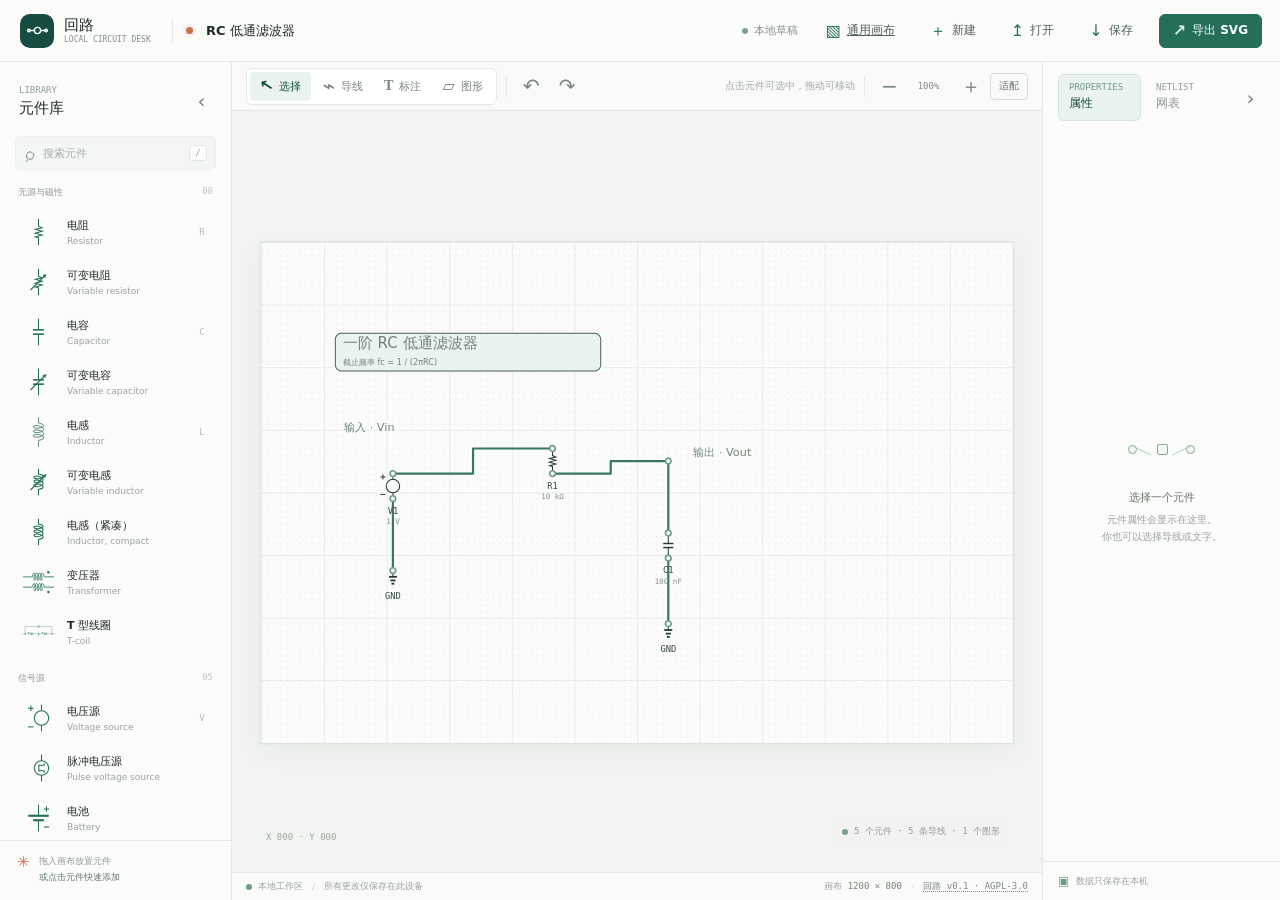
==== index.html @ d65edf5c "Initial public release of 回路 · 电路绘图 (Huilu Circuit Canvas) 本地优先的浏览器端电路原理图绘图工具：107 种元件、可编辑画布、 实时 SPIC" ====
<!doctype html>
<!--
  回路 · 电路绘图 (Huilu Circuit Canvas)
  Copyright (C) 2026 回路 contributors
  SPDX-License-Identifier: AGPL-3.0-only

  This program is free software: you can redistribute it and/or modify it under
  the terms of the GNU Affero General Public License as published by the Free
  Software Foundation, version 3 of the License. It is distributed in the hope
  that it will be useful, but WITHOUT ANY WARRANTY. See the LICENSE file.
-->
<html lang="zh-CN">
<head>
  <meta charset="utf-8">
  <meta name="viewport" content="width=device-width, initial-scale=1">
  <meta name="theme-color" content="#f2f4f1">
  <title>回路 · 电路绘图</title>
  <link rel="stylesheet" href="./styles.css">
  <script defer src="./symbols.generated.js"></script>
  <!-- 独立画布文件的数据占位符：tools/build-canvas-file.py 会把它替换成
       内嵌的 window.CANVAS_FILE = {...} -->
  <!-- @@CANVAS_DATA@@ -->
  <script defer src="./app.js"></script>
</head>
<body>
  <div class="app-shell">
    <header class="topbar">
      <a class="brand" href="#" aria-label="回路首页">
        <span class="brand-mark"><svg viewBox="0 0 32 32" aria-hidden="true"><path d="M5 16h7m8 0h7M12 16a4 4 0 1 0 8 0 4 4 0 1 0-8 0Z"/><circle cx="5" cy="16" r="1.7"/><circle cx="27" cy="16" r="1.7"/></svg></span>
        <span class="brand-copy"><strong>回路</strong><small>LOCAL CIRCUIT DESK</small></span>
      </a>
      <span class="top-divider"></span>
      <div class="document-title"><span class="live-dot"></span><input id="project-name" aria-label="项目名称" value="RC 低通滤波器"></div>
      <div class="top-spacer"></div>
      <div class="save-state" id="save-state"><span class="save-indicator"></span><span>本地草稿</span></div>
      <a class="top-action" id="open-home-sheet" href="./index.html" title="返回通用电路画布" hidden><span class="button-icon">▧</span><span>通用画布</span></a>
      <button class="top-action" id="toggle-residual" title="显示或隐藏残余几何（未被拆成对象的线条）" aria-pressed="true" hidden><span class="button-icon">◉</span><span>隐藏残余几何</span></button>
      <button class="top-action" id="new-project" title="新建空白图纸"><span class="button-icon">＋</span><span>新建</span></button>
      <button class="top-action" id="open-project" title="打开本地项目 JSON"><span class="button-icon">↥</span><span>打开</span></button>
      <button class="top-action" id="save-project" title="保存项目 JSON"><span class="button-icon">↓</span><span>保存</span></button>
      <button class="export-action" id="export-svg"><span class="button-icon">↗</span><span>导出 SVG</span></button>
      <input id="file-input" type="file" accept=".json,.circuit,application/json" hidden>
    </header>

    <div class="workspace">
      <aside class="library-panel">
        <div class="panel-heading"><div><span class="eyebrow">LIBRARY</span><h1>元件库</h1></div><button class="icon-button" id="collapse-library" title="收起元件库" aria-label="收起元件库">‹</button></div>
        <label class="search-box"><span aria-hidden="true">⌕</span><input id="part-search" type="search" placeholder="搜索元件" autocomplete="off"><kbd>/</kbd></label>
        <div class="library-scroll">
          <section class="part-group" data-group="无源与磁性"><div class="group-title">无源与磁性 <span>08</span></div>
            <button class="part-button" draggable="true" data-type="resistor"><span class="part-icon"><svg viewBox="0 0 42 24"><path d="M2 12h6l4-7 6 14 6-14 6 14 4-7h6"/></svg></span><span><strong>电阻</strong><small>Resistor</small></span><kbd>R</kbd></button>
            <button class="part-button" draggable="true" data-type="variable-resistor"><span class="part-icon"><svg viewBox="0 0 42 24"><path d="M2 12h6l4-7 6 14 6-14 6 14 4-7h6M15 3l12 17m-6-1h6v-6"/></svg></span><span><strong>可变电阻</strong><small>Variable resistor</small></span></button>
            <button class="part-button" draggable="true" data-type="capacitor"><span class="part-icon"><svg viewBox="0 0 42 24"><path d="M2 12h14m0-8v16m10-16v16m0-8h14"/></svg></span><span><strong>电容</strong><small>Capacitor</small></span><kbd>C</kbd></button>
            <button class="part-button" draggable="true" data-type="variable-capacitor"><span class="part-icon"><svg viewBox="0 0 42 24"><path d="M3 12h12m0-7v14m11-14v14m0-7h13M11 20l18-18m-5 0h5v5"/></svg></span><span><strong>可变电容</strong><small>Variable capacitor</small></span></button>
            <button class="part-button" draggable="true" data-type="inductor"><span class="part-icon"><svg viewBox="0 0 42 24"><path d="M2 12h4c0-11 9-11 9 0s9 11 9 0 9-11 9 0h5"/></svg></span><span><strong>电感</strong><small>Inductor</small></span><kbd>L</kbd></button>
            <button class="part-button" draggable="true" data-type="variable-inductor"><span class="part-icon"><svg viewBox="0 0 42 24"><path d="M2 15h4c0-11 9-11 9 0s9 11 9 0 9-11 9 0h5M12 13l16-12m-6 0h6v6"/></svg></span><span><strong>可变电感</strong><small>Variable inductor</small></span></button>
            <button class="part-button" draggable="true" data-type="inductor-compact"><span class="part-icon"></span><span><strong>电感（紧凑）</strong><small>Inductor, compact</small></span></button>
            <button class="part-button" draggable="true" data-type="transformer"><span class="part-icon"><svg viewBox="0 0 42 24"><path d="M2 6h7m0 12H2m31-12h7m-7 12h7m-14-15v18m-2-15c-6 0-6 4 0 4s6 4 0 4 0 4 0 4m4-12c6 0 6 4 0 4s-6 4 0 4-0 4 0 4"/></svg></span><span><strong>变压器</strong><small>Transformer</small></span></button>
            <button class="part-button" draggable="true" data-type="tcoil"><span class="part-icon"><svg viewBox="0 0 42 24"><path d="M2 7h4c0-7 7-7 7 0s7 7 7 0h2m-5 0v12m2-4h5m0-5h2m0-3h4c0-7 7-7 7 0s7 7 7 0h1"/></svg></span><span><strong>T 型线圈</strong><small>T-coil</small></span></button>
          </section>
          <section class="part-group" data-group="信号源"><div class="group-title">信号源 <span>05</span></div>
            <button class="part-button" draggable="true" data-type="voltage"><span class="part-icon circle-icon"><span>＋<i>−</i></span></span><span><strong>电压源</strong><small>Voltage source</small></span><kbd>V</kbd></button>
            <button class="part-button" draggable="true" data-type="pulse-voltage"><span class="part-icon circle-icon"><span>⌁</span></span><span><strong>脉冲电压源</strong><small>Pulse voltage source</small></span></button>
            <button class="part-button" draggable="true" data-type="battery"><span class="part-icon"><svg viewBox="0 0 42 24"><path d="M21 1v6m0 10v6M12 7h18m-13 10h8"/></svg></span><span><strong>电池</strong><small>Battery</small></span></button>
            <button class="part-button" draggable="true" data-type="digital-clock"><span class="part-icon"><svg viewBox="0 0 42 24"><path d="M21 1v4m0 14v4M8 5h26v14H8zM11 14h4V9h5v5h5V9h5"/></svg></span><span><strong>数字时钟</strong><small>Digital clock</small></span></button>
            <button class="part-button" draggable="true" data-type="current"><span class="part-icon circle-icon"><span>↑</span></span><span><strong>电流源</strong><small>Current source</small></span><kbd>I</kbd></button>
          </section>
          <section class="part-group" data-group="半导体与开关"><div class="group-title">半导体与开关 <span>13</span></div>
            <button class="part-button" draggable="true" data-type="diode"><span class="part-icon"><svg viewBox="0 0 42 24"><path d="M2 12h12m14 0h12M14 4v16l14-8-14-8Zm14-8v16"/></svg></span><span><strong>二极管</strong><small>Diode</small></span><kbd>D</kbd></button>
            <button class="part-button" draggable="true" data-type="zener-diode"><span class="part-icon"><svg viewBox="0 0 42 24"><path d="M2 12h12m14 0h12M14 4v16l14-8-14-8Zm14-8v13m0 3-4 4m4-4h5"/></svg></span><span><strong>齐纳二极管</strong><small>Zener diode</small></span></button>
            <button class="part-button" draggable="true" data-type="nmos"><span class="part-icon"><svg viewBox="0 0 42 24"><path d="M3 12h10m6-9v18m4-15v12m0-6h12m-8-6v-6m0 18v6"/></svg></span><span><strong>NMOS</strong><small>N-channel MOSFET</small></span><kbd>M</kbd></button>
            <button class="part-button" draggable="true" data-type="pmos"><span class="part-icon"><svg viewBox="0 0 42 24"><path d="M3 12h10m6-9v18m4-15v12m0-6h12m-8-6v-6m0 18v6"/><circle cx="20" cy="12" r="2.5"/></svg></span><span><strong>PMOS</strong><small>P-channel MOSFET</small></span><kbd>P</kbd></button>
            <button class="part-button" draggable="true" data-type="nmos-bulk"><span class="part-icon"><svg viewBox="0 0 42 24"><path d="M2 12h10m5-9v18m8-15v12m0-6h12m-8-6v-6m0 18v6m-12-1v6"/></svg></span><span><strong>四端 NMOS</strong><small>NMOS with bulk</small></span></button>
            <button class="part-button" draggable="true" data-type="pmos-bulk"><span class="part-icon"><svg viewBox="0 0 42 24"><path d="M2 12h10m5-9v18m8-15v12m0-6h12m-8-6v-6m0 18v6m-12-1v6"/><circle cx="18" cy="12" r="2"/></svg></span><span><strong>四端 PMOS</strong><small>PMOS with bulk</small></span></button>
            <button class="part-button" draggable="true" data-type="nmos-depletion"><span class="part-icon"><svg viewBox="0 0 42 24"><path d="M2 12h10m5-9v18m5-15v12m3-12v12m0-6h12m-8-6v-6m0 18v6"/></svg></span><span><strong>耗尽型 NMOS</strong><small>Depletion NMOS</small></span></button>
            <button class="part-button" draggable="true" data-type="pmos-depletion"><span class="part-icon"><svg viewBox="0 0 42 24"><path d="M2 12h10m5-9v18m5-15v12m3-12v12m0-6h12m-8-6v-6m0 18v6"/><circle cx="18" cy="12" r="2"/></svg></span><span><strong>耗尽型 PMOS</strong><small>Depletion PMOS</small></span></button>
            <button class="part-button" draggable="true" data-type="npn"><span class="part-icon"><svg viewBox="0 0 42 24"><path d="M2 12h14m0-8v16m2-14 12-6m-12 14 12 6m-6-3 6 3v-6"/></svg></span><span><strong>NPN 三极管</strong><small>NPN BJT</small></span><kbd>Q</kbd></button>
            <button class="part-button" draggable="true" data-type="pnp"><span class="part-icon"><svg viewBox="0 0 42 24"><path d="M2 12h14m0-8v16m2-14 12-6m-12 14 12 6m-6-3 6 3v-6"/></svg></span><span><strong>PNP 三极管</strong><small>PNP BJT</small></span><kbd>B</kbd></button>
            <button class="part-button" draggable="true" data-type="ideal-switch"><span class="part-icon"><svg viewBox="0 0 42 24"><path d="M2 12h11m14 0h13m-27 0 12-8"/><circle cx="13" cy="12" r="2"/><circle cx="27" cy="12" r="2"/></svg></span><span><strong>理想开关</strong><small>Ideal switch</small></span></button>
            <button class="part-button" draggable="true" data-type="closed-switch"><span class="part-icon"><svg viewBox="0 0 42 24"><path d="M2 12h11l14 0h13"/><circle cx="13" cy="12" r="2"/><circle cx="27" cy="12" r="2"/></svg></span><span><strong>闭合开关</strong><small>Closed switch</small></span></button>
            <button class="part-button" draggable="true" data-type="controlled-switch"><span class="part-icon"><svg viewBox="0 0 42 24"><path d="M27 1v5m0 12v5M2 7h10m-10 10h10m5-15 10 5v10l-10 5z"/></svg></span><span><strong>受控开关</strong><small>Controlled switch</small></span></button>
            <button class="part-button" draggable="true" data-type="externally-controlled-switch"><span class="part-icon"></span><span><strong>外部受控开关</strong><small>Externally controlled switch</small></span></button>
            <button class="part-button" draggable="true" data-type="ndmos"><span class="part-icon"></span><span><strong>高压 NMOS (DMOS)</strong><small>High-voltage NMOS</small></span></button>
            <button class="part-button" draggable="true" data-type="pdmos"><span class="part-icon"></span><span><strong>高压 PMOS (DMOS)</strong><small>High-voltage PMOS</small></span></button>
            <button class="part-button" draggable="true" data-type="voltage-controlled-switch"><span class="part-icon"></span><span><strong>压控开关</strong><small>Voltage-controlled switch</small></span></button>
            <button class="part-button" draggable="true" data-type="simple-switch"><span class="part-icon"></span><span><strong>单刀开关</strong><small>Simple switch</small></span></button>
            <button class="part-button" draggable="true" data-type="spdt-switch"><span class="part-icon"></span><span><strong>单刀双掷开关</strong><small>SPDT switch</small></span></button>
          </section>
          <section class="part-group" data-group="受控源"><div class="group-title">受控源 <span>04</span></div>
            <button class="part-button" draggable="true" data-type="vcvs"><span class="part-icon"></span><span><strong>压控电压源</strong><small>VCVS</small></span></button>
            <button class="part-button" draggable="true" data-type="vccs"><span class="part-icon"></span><span><strong>压控电流源</strong><small>VCCS</small></span></button>
            <button class="part-button" draggable="true" data-type="ccvs"><span class="part-icon"></span><span><strong>流控电压源</strong><small>CCVS</small></span></button>
            <button class="part-button" draggable="true" data-type="cccs"><span class="part-icon"></span><span><strong>流控电流源</strong><small>CCCS</small></span></button>
          </section>
          <section class="part-group" data-group="模拟模块"><div class="group-title">模拟模块 <span>07</span></div>
            <button class="part-button" draggable="true" data-type="opamp"><span class="part-icon"><svg viewBox="0 0 42 24"><path d="M8 2 31 12 8 22zM2 7h6m-6 10h6m23-5h9"/></svg></span><span><strong>运算放大器</strong><small>Op amp</small></span></button>
            <button class="part-button" draggable="true" data-type="voltage-amp"><span class="part-icon"><svg viewBox="0 0 42 24"><path d="M8 2 31 12 8 22zM2 7h6m-6 10h6m23-5h9M12 8h4m-2-2v4m-2 5h4"/></svg></span><span><strong>电压放大器</strong><small>Voltage amp</small></span></button>
            <button class="part-button" draggable="true" data-type="fd-amp"><span class="part-icon"><svg viewBox="0 0 42 24"><path d="M8 2 31 12 8 22zM2 7h6m-6 10h6m23-5h8m-8 4h8"/></svg></span><span><strong>全差分放大器</strong><small>Fully differential amp</small></span></button>
            <button class="part-button" draggable="true" data-type="comparator"><span class="part-icon"><svg viewBox="0 0 42 24"><path d="M8 2 31 12 8 22zM2 7h6m-6 10h6m23-5h9m-20-7h4m-2-2v4"/></svg></span><span><strong>比较器</strong><small>Comparator</small></span></button>
            <button class="part-button" draggable="true" data-type="comparator-unmarked"><span class="part-icon"><svg viewBox="0 0 42 24"><path d="M8 2 31 12 8 22zM2 7h6m-6 10h6m23-5h9"/></svg></span><span><strong>无极性比较器</strong><small>Unmarked comparator</small></span></button>
            <button class="part-button" draggable="true" data-type="comparator-inputs-swapped"><span class="part-icon"></span><span><strong>比较器 · 输入反转</strong><small>Comparator, inputs swapped</small></span></button>
            <button class="part-button" draggable="true" data-type="opamp-wide"><span class="part-icon"></span><span><strong>宽间距运放</strong><small>Op amp · wide</small></span></button>
            <button class="part-button" draggable="true" data-type="opamp-lettered"><span class="part-icon"></span><span><strong>带标注运放</strong><small>Op amp · lettered</small></span></button>
            <button class="part-button" draggable="true" data-type="opamp-inputs-swapped"><span class="part-icon"></span><span><strong>运放 · 输入反转</strong><small>Op amp · inputs swapped</small></span></button>
            <button class="part-button" draggable="true" data-type="transconductance"><span class="part-icon"><svg viewBox="0 0 42 24"><path d="M8 2 31 12 8 22zM2 7h6m-6 10h6m23-5h9"/><text x="14" y="14" font-size="7" fill="currentColor">gm</text></svg></span><span><strong>跨导放大器</strong><small>Transconductance</small></span></button>
            <button class="part-button" draggable="true" data-type="differential-transconductance"><span class="part-icon"><svg viewBox="0 0 42 24"><path d="M8 2 31 12 8 22zM2 7h6m-6 10h6m23-7h8m-8 4h8"/><text x="14" y="14" font-size="7" fill="currentColor">gm</text></svg></span><span><strong>差分跨导放大器</strong><small>Differential gm</small></span></button>
            <button class="part-button" draggable="true" data-type="differential-transconductance-inputs-swapped"><span class="part-icon"></span><span><strong>差分跨导 · 输入反转</strong><small>Differential gm, swapped</small></span></button>
            <button class="part-button" draggable="true" data-type="comparator-unmarked-inputs-swapped"><span class="part-icon"></span><span><strong>无极性比较器 · 输入反转</strong><small>Unmarked comparator, swapped</small></span></button>
            <button class="part-button" draggable="true" data-type="voltage-amplifier-lettered"><span class="part-icon"></span><span><strong>电压放大器 · 带标注</strong><small>Voltage amp, lettered</small></span></button>
          </section>
          <section class="part-group" data-group="运放家族"><div class="group-title">运放家族 <span>20</span></div>
            <button class="part-button" draggable="true" data-type="opamp-wide-lettered"><span class="part-icon"></span><span><strong>宽体运放 · 标注</strong><small>Wide, lettered</small></span></button>
            <button class="part-button" draggable="true" data-type="opamp-wide-inputs-swapped"><span class="part-icon"></span><span><strong>宽体运放 · 输入反转</strong><small>Wide, inputs swapped</small></span></button>
            <button class="part-button" draggable="true" data-type="opamp-lettered-inputs-swapped"><span class="part-icon"></span><span><strong>运放 · 标注＋输入反转</strong><small>Lettered, inputs swapped</small></span></button>
            <button class="part-button" draggable="true" data-type="opamp-wide-lettered-inputs-swapped"><span class="part-icon"></span><span><strong>宽体运放 · 标注＋输入反转</strong><small>Wide, lettered, swapped</small></span></button>
            <button class="part-button" draggable="true" data-type="opamp-differential"><span class="part-icon"></span><span><strong>差分运放</strong><small>Differential</small></span></button>
            <button class="part-button" draggable="true" data-type="opamp-differential-wide"><span class="part-icon"></span><span><strong>差分运放 · 宽体</strong><small>Differential, wide</small></span></button>
            <button class="part-button" draggable="true" data-type="opamp-differential-crossed"><span class="part-icon"></span><span><strong>差分运放 · 输出交叉</strong><small>Differential, crossed</small></span></button>
            <button class="part-button" draggable="true" data-type="opamp-differential-wide-crossed"><span class="part-icon"></span><span><strong>差分运放 · 宽体＋交叉</strong><small>Differential, wide, crossed</small></span></button>
            <button class="part-button" draggable="true" data-type="opamp-differential-lettered"><span class="part-icon"></span><span><strong>差分运放 · 标注</strong><small>Differential, lettered</small></span></button>
            <button class="part-button" draggable="true" data-type="opamp-differential-wide-lettered"><span class="part-icon"></span><span><strong>差分运放 · 宽体＋标注</strong><small>Differential, wide, lettered</small></span></button>
            <button class="part-button" draggable="true" data-type="opamp-differential-crossed-lettered"><span class="part-icon"></span><span><strong>差分运放 · 交叉＋标注</strong><small>Differential, crossed, lettered</small></span></button>
            <button class="part-button" draggable="true" data-type="opamp-differential-wide-crossed-lettered"><span class="part-icon"></span><span><strong>差分运放 · 全组合</strong><small>Wide, crossed, lettered</small></span></button>
            <button class="part-button" draggable="true" data-type="opamp-differential-inputs-swapped"><span class="part-icon"></span><span><strong>差分运放 · 输入反转</strong><small>Differential, swapped</small></span></button>
            <button class="part-button" draggable="true" data-type="opamp-differential-wide-inputs-swapped"><span class="part-icon"></span><span><strong>差分运放 · 宽体＋输入反转</strong><small>Differential, wide, swapped</small></span></button>
            <button class="part-button" draggable="true" data-type="opamp-differential-crossed-inputs-swapped"><span class="part-icon"></span><span><strong>差分运放 · 交叉＋输入反转</strong><small>Differential, crossed, swapped</small></span></button>
            <button class="part-button" draggable="true" data-type="opamp-differential-wide-crossed-inputs-swapped"><span class="part-icon"></span><span><strong>差分运放 · 宽体＋交叉＋反转</strong><small>Wide, crossed, swapped</small></span></button>
            <button class="part-button" draggable="true" data-type="opamp-differential-lettered-inputs-swapped"><span class="part-icon"></span><span><strong>差分运放 · 标注＋输入反转</strong><small>Differential, lettered, swapped</small></span></button>
            <button class="part-button" draggable="true" data-type="opamp-differential-wide-lettered-inputs-swapped"><span class="part-icon"></span><span><strong>差分运放 · 宽体＋标注＋反转</strong><small>Differential, wide, lettered, swapped</small></span></button>
            <button class="part-button" draggable="true" data-type="opamp-differential-crossed-lettered-inputs-swapped"><span class="part-icon"></span><span><strong>差分运放 · 交叉＋标注＋反转</strong><small>Differential, crossed, lettered, swapped</small></span></button>
            <button class="part-button" draggable="true" data-type="opamp-differential-wide-crossed-lettered-inputs-swapped"><span class="part-icon"></span><span><strong>差分运放 · 全组合＋反转</strong><small>Wide, crossed, lettered, swapped</small></span></button>
          </section>
          <section class="part-group" data-group="数字逻辑"><div class="group-title">数字逻辑 <span>11</span></div>
            <button class="part-button" draggable="true" data-type="dff"><span class="part-icon"><svg viewBox="0 0 42 24"><path d="M10 3h22v18H10zM2 8h8m-8 8h8m22-8h8m-8 8h8m-22-3 4 3-4 3"/></svg></span><span><strong>D 触发器</strong><small>D Flip-Flop</small></span><kbd>F</kbd></button>
            <button class="part-button" draggable="true" data-type="xor"><span class="part-icon"><svg viewBox="0 0 42 24"><path d="M3 2q9 10 0 20M8 2h9a10 10 0 0 1 0 20H8M2 7h8M2 17h8m17-5h12"/></svg></span><span><strong>异或门</strong><small>XOR gate</small></span><kbd>X</kbd></button>
            <button class="part-button" draggable="true" data-type="and"><span class="part-icon"><svg viewBox="0 0 42 24"><path d="M7 2h9a10 10 0 0 1 0 20H7zM2 7h5M2 17h5m19-5h12"/></svg></span><span><strong>与门</strong><small>AND gate</small></span><kbd>A</kbd></button>
            <button class="part-button" draggable="true" data-type="or"><span class="part-icon"><svg viewBox="0 0 42 24"><path d="M7 2q9 0 22 10Q16 22 7 22q8-10 0-20zM2 7h6M2 17h6m21-5h10"/></svg></span><span><strong>或门</strong><small>OR gate</small></span><kbd>O</kbd></button>
            <button class="part-button" draggable="true" data-type="nand"><span class="part-icon"><svg viewBox="0 0 42 24"><path d="M5 2h9a10 10 0 0 1 0 20H5zM1 7h4M1 17h4m23-5h4m8 0h2"/><circle cx="34" cy="12" r="3"/></svg></span><span><strong>与非门</strong><small>NAND gate</small></span><kbd>N</kbd></button>
            <button class="part-button" draggable="true" data-type="nor"><span class="part-icon"><svg viewBox="0 0 42 24"><path d="M7 2q9 0 22 10Q16 22 7 22q8-10 0-20zM2 7h6M2 17h6m27-5h2"/><circle cx="34" cy="12" r="3"/></svg></span><span><strong>或非门</strong><small>NOR gate</small></span><kbd>Z</kbd></button>
            <button class="part-button" draggable="true" data-type="not"><span class="part-icon"><svg viewBox="0 0 42 24"><path d="M2 12h6m0-9 20 9-20 9zM34 12h6"/><circle cx="31" cy="12" r="3"/></svg></span><span><strong>非门</strong><small>Inverter</small></span><kbd>!</kbd></button>
            <button class="part-button" draggable="true" data-type="xnor"><span class="part-icon"><svg viewBox="0 0 42 24"><path d="M3 2q9 10 0 20M8 2h9a10 10 0 0 1 0 20H8M2 7h8M2 17h8m17-5h3m6 0h4"/><circle cx="32" cy="12" r="3"/></svg></span><span><strong>同或门</strong><small>XNOR gate</small></span></button>
            <button class="part-button" draggable="true" data-type="buffer"><span class="part-icon"><svg viewBox="0 0 42 24"><path d="M8 2 29 12 8 22zM2 12h6m21 0h11"/></svg></span><span><strong>缓冲器</strong><small>Buffer</small></span></button>
            <button class="part-button" draggable="true" data-type="delay-cell"><span class="part-icon"><svg viewBox="0 0 42 24"><path d="M2 12h6m26 0h6M8 3h26v18H8z"/><text x="15" y="15" font-size="8" fill="currentColor">dt</text></svg></span><span><strong>延迟单元</strong><small>Delay cell</small></span></button>
            <button class="part-button" draggable="true" data-type="dff-reset"><span class="part-icon"><svg viewBox="0 0 42 24"><path d="M10 2h22v20H10zM2 5h8m-8 7h8m-8 7h8m22-12h8m-8 10h8m-22-7 4 2-4 2"/></svg></span><span><strong>带复位 D 触发器</strong><small>D Flip-Flop + reset</small></span></button>
            <button class="part-button" draggable="true" data-type="dff-q"><span class="part-icon"></span><span><strong>D 触发器 · 单输出</strong><small>D flip-flop, Q only</small></span></button>
            <button class="part-button" draggable="true" data-type="and-3"><span class="part-icon"></span><span><strong>与门 3 输入</strong><small>AND gate, 3-input</small></span></button>
            <button class="part-button" draggable="true" data-type="and-4"><span class="part-icon"></span><span><strong>与门 4 输入</strong><small>AND gate, 4-input</small></span></button>
            <button class="part-button" draggable="true" data-type="or-3"><span class="part-icon"></span><span><strong>或门 3 输入</strong><small>OR gate, 3-input</small></span></button>
            <button class="part-button" draggable="true" data-type="or-4"><span class="part-icon"></span><span><strong>或门 4 输入</strong><small>OR gate, 4-input</small></span></button>
            <button class="part-button" draggable="true" data-type="nand-3"><span class="part-icon"></span><span><strong>与非门 3 输入</strong><small>NAND gate, 3-input</small></span></button>
            <button class="part-button" draggable="true" data-type="nand-4"><span class="part-icon"></span><span><strong>与非门 4 输入</strong><small>NAND gate, 4-input</small></span></button>
            <button class="part-button" draggable="true" data-type="nor-3"><span class="part-icon"></span><span><strong>或非门 3 输入</strong><small>NOR gate, 3-input</small></span></button>
            <button class="part-button" draggable="true" data-type="nor-4"><span class="part-icon"></span><span><strong>或非门 4 输入</strong><small>NOR gate, 4-input</small></span></button>
            <button class="part-button" draggable="true" data-type="xor-3"><span class="part-icon"></span><span><strong>异或门 3 输入</strong><small>XOR gate, 3-input</small></span></button>
            <button class="part-button" draggable="true" data-type="xor-4"><span class="part-icon"></span><span><strong>异或门 4 输入</strong><small>XOR gate, 4-input</small></span></button>
            <button class="part-button" draggable="true" data-type="xnor-3"><span class="part-icon"></span><span><strong>同或门 3 输入</strong><small>XNOR gate, 3-input</small></span></button>
            <button class="part-button" draggable="true" data-type="xnor-4"><span class="part-icon"></span><span><strong>同或门 4 输入</strong><small>XNOR gate, 4-input</small></span></button>
          </section>
          <section class="part-group" data-group="行为级模块"><div class="group-title">行为级模块 <span>08</span></div>
            <button class="part-button" draggable="true" data-type="adder"><span class="part-icon"></span><span><strong>加法器</strong><small>Adder</small></span></button>
            <button class="part-button" draggable="true" data-type="multiplier"><span class="part-icon"></span><span><strong>乘法器</strong><small>Multiplier</small></span></button>
            <button class="part-button" draggable="true" data-type="integrator"><span class="part-icon"></span><span><strong>积分器</strong><small>Integrator</small></span></button>
            <button class="part-button" draggable="true" data-type="unit-delay"><span class="part-icon"></span><span><strong>单位延迟</strong><small>Unit delay</small></span></button>
            <button class="part-button" draggable="true" data-type="dt-integrator"><span class="part-icon"></span><span><strong>离散时间积分器</strong><small>Discrete-time integrator</small></span></button>
            <button class="part-button" draggable="true" data-type="quantizer"><span class="part-icon"></span><span><strong>量化器</strong><small>Quantizer</small></span></button>
            <button class="part-button" draggable="true" data-type="adc"><span class="part-icon"></span><span><strong>模数转换器</strong><small>ADC</small></span></button>
            <button class="part-button" draggable="true" data-type="dac"><span class="part-icon"></span><span><strong>数模转换器</strong><small>DAC</small></span></button>
          </section>
          <section class="part-group" data-group="端口与标注"><div class="group-title">端口与标注 <span>05</span></div>
            <button class="part-button" draggable="true" data-type="port"><span class="part-icon"><svg viewBox="0 0 42 24"><path d="M2 12h10"/><circle cx="22" cy="12" r="10"/><text x="18" y="15" font-size="8" fill="currentColor">P</text></svg></span><span><strong>端口</strong><small>Port</small></span></button>
            <button class="part-button" draggable="true" data-type="port-filled"><span class="part-icon"><svg viewBox="0 0 42 24"><path d="M2 12h10"/><circle cx="22" cy="12" r="10" fill="currentColor"/><text x="18" y="15" font-size="8" fill="#fff">P</text></svg></span><span><strong>实心端口</strong><small>Filled port</small></span></button>
            <button class="part-button" draggable="true" data-type="vdd-port"><span class="part-icon"></span><span><strong>电源端口</strong><small>VDD port</small></span></button>
            <button class="part-button" draggable="true" data-type="ground"><span class="part-icon ground-icon"><svg viewBox="0 0 42 24"><path d="M21 2v8m-11 0h22m-18 5h14m-10 5h6"/></svg></span><span><strong>接地</strong><small>Ground</small></span><kbd>G</kbd></button>
            <button class="part-button" draggable="true" data-type="junction"><span class="part-icon"><svg viewBox="0 0 42 24"><path d="M2 12h16m6 0h16"/><circle cx="21" cy="12" r="4.5" fill="currentColor"/></svg></span><span><strong>连接点</strong><small>Junction · T 型三通</small></span><kbd>J</kbd></button>
            <button class="part-button" data-tool="text"><span class="part-icon text-icon">T</span><span><strong>文字标注</strong><small>Annotation</small></span><kbd>T</kbd></button>
          </section>
          <section class="part-group" data-group="函数曲线与波形"><div class="group-title">函数曲线与波形 <span>05</span></div>
            <button class="part-button" draggable="true" data-type="math-curve"><span class="part-icon"></span><span><strong>函数曲线</strong><small>Function curve · sin / exp / 方波…</small></span></button>
            <button class="part-button" draggable="true" data-type="prob-curve"><span class="part-icon"></span><span><strong>概率分布</strong><small>Distribution · 正态 / 指数 / 泊松…</small></span></button>
            <button class="part-button" draggable="true" data-type="digital-wave-clock"><span class="part-icon"></span><span><strong>时钟波形</strong><small>Clock · 周期与占空比可调</small></span></button>
            <button class="part-button" draggable="true" data-type="digital-wave-signal"><span class="part-icon"></span><span><strong>数据波形</strong><small>Data · 序列可填 1011</small></span></button>
            <button class="part-button" draggable="true" data-type="digital-wave-bus"><span class="part-icon"></span><span><strong>总线波形</strong><small>Bus · 分组标签 D0 D1 D2</small></span></button>
          </section>
          <section class="part-group" data-group="标尺与可调矩形"><div class="group-title">标尺与可调矩形 <span>02</span></div>
            <button class="part-button" draggable="true" data-type="ruler"><span class="part-icon"></span><span><strong>标尺</strong><small>Ruler · 尺寸随长度与比例</small></span></button>
            <button class="part-button" draggable="true" data-type="rect-block"><span class="part-icon"></span><span><strong>可调矩形</strong><small>Rectangle with W/H fields</small></span></button>
          </section>
          <section class="part-group" data-group="图形与标注"><div class="group-title">图形与标注 <span>17</span></div>
            <button class="part-button shape-part" data-shape="rectangle"><span class="part-icon"></span><span><strong>矩形</strong><small>Rectangle</small></span></button>
            <button class="part-button shape-part" data-shape="rounded-rect"><span class="part-icon"></span><span><strong>圆角矩形</strong><small>Rounded rectangle</small></span></button>
            <button class="part-button shape-part" data-shape="dashed-rect"><span class="part-icon"></span><span><strong>虚线框</strong><small>Dashed frame</small></span></button>
            <button class="part-button shape-part" data-shape="ellipse"><span class="part-icon"></span><span><strong>椭圆 / 圆</strong><small>Ellipse / circle</small></span></button>
            <button class="part-button shape-part" data-shape="triangle"><span class="part-icon"></span><span><strong>三角形</strong><small>Triangle</small></span></button>
            <button class="part-button shape-part" data-shape="right-triangle"><span class="part-icon"></span><span><strong>直角三角形</strong><small>Right triangle</small></span></button>
            <button class="part-button shape-part" data-shape="diamond"><span class="part-icon"></span><span><strong>菱形</strong><small>Diamond</small></span></button>
            <button class="part-button shape-part" data-shape="parallelogram"><span class="part-icon"></span><span><strong>平行四边形</strong><small>Parallelogram</small></span></button>
            <button class="part-button shape-part" data-shape="trapezoid"><span class="part-icon"></span><span><strong>梯形</strong><small>Trapezoid</small></span></button>
            <button class="part-button shape-part" data-shape="pentagon"><span class="part-icon"></span><span><strong>五边形</strong><small>Pentagon</small></span></button>
            <button class="part-button shape-part" data-shape="hexagon"><span class="part-icon"></span><span><strong>六边形</strong><small>Hexagon</small></span></button>
            <button class="part-button shape-part" data-shape="octagon"><span class="part-icon"></span><span><strong>八边形</strong><small>Octagon</small></span></button>
            <button class="part-button shape-part" data-shape="star"><span class="part-icon"></span><span><strong>五角星</strong><small>Star</small></span></button>
            <button class="part-button shape-part" data-shape="cross"><span class="part-icon"></span><span><strong>十字</strong><small>Cross</small></span></button>
            <button class="part-button shape-part" data-shape="arrow"><span class="part-icon"></span><span><strong>箭头</strong><small>Arrow</small></span></button>
            <button class="part-button shape-part" data-shape="arrow-double"><span class="part-icon"></span><span><strong>双向箭头</strong><small>Double-headed arrow</small></span></button>
            <button class="part-button shape-part" data-shape="line"><span class="part-icon"></span><span><strong>直线</strong><small>Line</small></span></button>
          </section>
        </div>
        <div class="library-tip"><span class="tip-star">✳</span><span>拖入画布放置元件<br><b>或点击元件快速添加</b></span></div>
      </aside>

      <main class="drawing-area">
        <div class="canvas-toolbar">
          <div class="tool-segment" role="toolbar" aria-label="绘图工具">
            <button class="tool-button active" data-tool="select" title="选择和移动 (Esc)"><span class="tool-glyph cursor-glyph">↖</span><span>选择</span></button>
            <button class="tool-button" data-tool="wire" title="连接两个引脚 (W)"><span class="tool-glyph wire-glyph">⌁</span><span>导线</span></button>
            <button class="tool-button" data-tool="text" title="添加文字标注 (T)"><span class="tool-glyph text-glyph">T</span><span>标注</span></button>
            <button class="tool-button" data-tool="shape" title="拖动绘制图形 (S)"><span class="tool-glyph shape-glyph">▱</span><span>图形</span></button>
          </div>
          <span class="toolbar-rule"></span>
          <button class="icon-button" id="undo" title="撤销 (Ctrl+Z)" aria-label="撤销">↶</button>
          <button class="icon-button" id="redo" title="重做 (Ctrl+Shift+Z)" aria-label="重做">↷</button>
          <span class="toolbar-spacer"></span>
          <span class="canvas-hint" id="canvas-hint">点击元件可选中，拖动可移动</span>
          <span class="toolbar-rule"></span>
          <button class="icon-button" id="zoom-out" title="缩小" aria-label="缩小">−</button>
          <span class="zoom-value" id="zoom-value">100%</span>
          <button class="icon-button" id="zoom-in" title="放大" aria-label="放大">＋</button>
          <button class="fit-button" id="fit-view" title="适配画布">适配</button>
        </div>
        <div class="canvas-wrap" id="canvas-wrap">
          <div class="canvas-paper">
            <svg id="circuit-canvas" viewBox="0 0 1200 800" role="application" aria-label="电路绘图画布">
              <defs>
                <pattern id="minor-grid" width="10" height="10" patternUnits="userSpaceOnUse"><circle cx="1" cy="1" r="0.8" fill="#ccd4cf"/></pattern>
                <pattern id="major-grid" width="100" height="100" patternUnits="userSpaceOnUse"><rect width="100" height="100" fill="url(#minor-grid)"/><path d="M100 0H0V100" fill="none" stroke="#c6d0ca" stroke-width="1"/></pattern>
                <marker id="residual-arrow" markerWidth="0.14" markerHeight="0.12" refX="0.12" refY="0.05" orient="auto" markerUnits="userSpaceOnUse"><path d="M 0 0 L 0.13 0.05 L 0 0.1 Z" fill="#263934"/></marker>
              </defs>
              <rect class="canvas-bg" x="0" y="0" width="1200" height="800" fill="url(#major-grid)"/>
              <g id="residual-layer" class="residual-layer" pointer-events="none"></g>
              <g id="shape-layer"></g>
              <g id="wire-layer"></g>
              <g id="text-layer"></g>
              <g id="component-layer"></g>
              <g id="interaction-layer"></g>
            </svg>
          </div>
          <div class="canvas-coordinates" id="coordinate-readout">X 000 · Y 000</div>
          <!-- 缩放后装不下时才出现，拖滑块/点轨道平移视图（与 viewBox 联动） -->
          <div class="hscroll" id="scrollbar-x" hidden><div class="hscroll-thumb" id="scrollbar-thumb-x"></div></div>
          <div class="hscroll vscroll" id="scrollbar-y" hidden><div class="hscroll-thumb" id="scrollbar-thumb-y"></div></div>
          <div class="canvas-status"><span class="status-pin"></span><span id="object-count">3 个元件 · 0 条导线</span></div>
          <div class="empty-canvas" id="empty-hint" hidden><span class="empty-spark">✳</span><strong>从元件库开始绘制</strong><span>拖入一个元件，或点击左侧元件快速放置</span><button id="load-example">放入 RC 示例电路</button></div>
        </div>
        <footer class="statusbar"><span><span class="status-dot"></span>本地工作区</span><span class="status-separator">/</span><span id="status-message">所有更改仅保存在此设备</span><span class="statusbar-spacer"></span><span>画布 <b>1200 × 800</b></span><span class="status-separator">·</span><button class="license-link" id="license-open" title="查看许可与声明">回路 v0.1 · AGPL-3.0</button></footer>
      </main>

      <aside class="inspector-panel" id="inspector-panel">
        <div class="panel-heading inspector-heading">
          <div class="inspector-tabs" role="tablist" aria-label="侧栏视图">
            <button type="button" class="inspector-tab active" id="tab-properties" role="tab" aria-selected="true" aria-controls="inspector-content" data-inspector-tab="properties"><span class="eyebrow">PROPERTIES</span>属性</button>
            <button type="button" class="inspector-tab" id="tab-netlist" role="tab" aria-selected="false" aria-controls="netlist-pane" data-inspector-tab="netlist"><span class="eyebrow">NETLIST</span>网表</button>
          </div>
          <button class="icon-button" id="collapse-inspector" title="收起侧栏" aria-label="收起侧栏">›</button>
        </div>
        <div class="inspector-content" id="inspector-content" role="tabpanel" aria-labelledby="tab-properties">
          <div class="selection-empty" id="selection-empty"><div class="selection-art"><span></span><span></span><span></span></div><strong>选择一个元件</strong><p>元件属性会显示在这里。<br>你也可以选择导线或文字。</p></div>
        </div>
        <div class="netlist-pane" id="netlist-pane" role="tabpanel" aria-labelledby="tab-netlist" hidden>
          <div class="netlist-head">
            <span class="netlist-badge">SPICE</span>
            <div class="netlist-actions">
              <button type="button" class="netlist-action" id="netlist-copy" title="复制网表到剪贴板"><span class="netlist-action-icon">⧉</span>复制</button>
              <button type="button" class="netlist-action" id="netlist-export" title="下载 .sp 网表文件"><span class="netlist-action-icon">↓</span>.sp</button>
            </div>
          </div>
          <pre class="netlist-code" id="netlist-code" tabindex="0" aria-label="SPICE 网表"></pre>
          <div class="netlist-note" id="netlist-note" aria-live="polite"></div>
          <p class="netlist-hint">网表由画布实时推导，可供阅读与仿真参考；器件模型、.subckt 定义与仿真卡需要你按工艺自行补上。</p>
        </div>
        <div class="inspector-bottom"><span class="local-lock">▣</span><span>数据只保存在本机</span></div>
      </aside>
    </div>
  </div>
  <div class="toast-region" id="toast-region" aria-live="polite"></div>
  <div class="license-overlay" id="license-overlay" hidden>
    <section class="license-card" role="dialog" aria-modal="true" aria-labelledby="license-title">
      <h3 id="license-title">许可与声明</h3>
      <p><strong>回路 · 电路绘图</strong> 版权所有 (C) 2026 回路 contributors，依 <strong>AGPL-3.0-only</strong> 发布。</p>
      <p>本程序是自由软件：你可以依据自由软件基金会发布的 GNU Affero 通用公共许可证（第 3 版）条款重新发布和/或修改它。</p>
      <p>本程序分发时希望其有用，但不提供任何担保，甚至不包含适销性或特定用途适用性的默示担保。详见 GNU Affero 通用公共许可证。</p>
      <p>你应已随本程序收到许可证副本；若没有，请见 &lt;https://www.gnu.org/licenses/&gt;。完整文本见项目目录下的 <code>LICENSE</code>。</p>
      <p class="license-attrib">元件坐标体系与分类参考 <a href="https://github.com/cascode-ai/analog-canvas" target="_blank" rel="noreferrer noopener">Analog Canvas</a>（© 2026 Zengchun Chen 与 Zhishuai Zhang，AGPL-3.0-only）；本项目符号路径为独立绘制。</p>
      <button class="license-close" id="license-close">关闭</button>
    </section>
  </div>
</body>
</html>
---- styles.css ----
/*
  回路 · 电路绘图 (Huilu Circuit Canvas)
  Copyright (C) 2026 回路 contributors
  SPDX-License-Identifier: AGPL-3.0-only

  This program is free software under the GNU Affero General Public License v3.
  It comes with ABSOLUTELY NO WARRANTY. See the LICENSE file for details.
*/

:root {
  color-scheme: light;
  --paper: #f2f4f1;
  --panel: #fbfcfa;
  --white: #ffffff;
  --ink: #202a28;
  --muted: #89938f;
  --line: #e3e8e4;
  --line-strong: #d4ddd7;
  --green: #246e5b;
  --green-deep: #174c40;
  --green-wash: #eaf3ef;
  --orange: #c8734a;
  --mono: 'DM Mono', 'DejaVu Sans Mono', monospace;
  --sans: 'Manrope', 'DejaVu Sans', sans-serif;
  font-family: var(--sans);
  font-synthesis: none;
  text-rendering: optimizeLegibility;
}

* { box-sizing: border-box; }
html, body { width: 100%; height: 100%; margin: 0; overflow: hidden; }
body { color: var(--ink); background: var(--paper); font-size: 13px; }
button, input, textarea { font: inherit; }
button { color: inherit; }
button:focus-visible, input:focus-visible, textarea:focus-visible { outline: 2px solid #78ab98; outline-offset: 2px; }
.app-shell { width: 100%; height: 100%; min-width: 760px; display: flex; flex-direction: column; }

.topbar { height: 62px; flex: 0 0 62px; display: flex; align-items: center; padding: 0 18px 0 20px; background: var(--panel); border-bottom: 1px solid var(--line); gap: 13px; z-index: 3; }
.brand { display: flex; align-items: center; gap: 10px; text-decoration: none; color: var(--ink); min-width: 139px; }
.brand-mark { display: grid; place-items: center; width: 34px; height: 34px; border-radius: 10px; background: var(--green-deep); }
.brand-mark svg { width: 25px; height: 25px; fill: none; stroke: #eff8f2; stroke-width: 1.8; stroke-linecap: round; }
.brand-copy { display: flex; flex-direction: column; gap: 2px; }
.brand-copy strong { font-size: 15px; font-weight: 800; letter-spacing: 0; line-height: 1; }
.brand-copy small { color: #82908a; font: 8px var(--mono); letter-spacing: 0; }
.top-divider, .toolbar-rule { width: 1px; height: 25px; background: var(--line); }
.document-title { display: flex; align-items: center; gap: 9px; min-width: 130px; }
.document-title input { width: 230px; border: 0; background: transparent; color: var(--ink); outline: none; font-size: 13px; font-weight: 700; padding: 7px 4px; }
.document-title input:focus { outline: 1px solid var(--line-strong); border-radius: 4px; }
.live-dot { width: 7px; height: 7px; border-radius: 50%; background: var(--orange); box-shadow: 0 0 0 3px #f8eee9; }
.top-spacer, .toolbar-spacer, .statusbar-spacer { flex: 1; }
.save-state { display: flex; align-items: center; gap: 6px; color: var(--muted); font-size: 11px; white-space: nowrap; margin-right: 4px; }
.save-indicator { width: 6px; height: 6px; border-radius: 50%; background: #79a493; }
.save-state.unsaved .save-indicator { background: var(--orange); }
.top-action, .export-action { height: 34px; border: 1px solid transparent; background: transparent; border-radius: 6px; display: inline-flex; align-items: center; justify-content: center; gap: 6px; padding: 0 10px; cursor: pointer; white-space: nowrap; color: #53605b; font-size: 12px; }
.top-action:hover { background: #f0f4f1; border-color: var(--line); color: var(--ink); }
.button-icon { font-size: 16px; line-height: 1; color: var(--green); }
.export-action { padding: 0 13px; background: var(--green); border-color: var(--green); color: white; font-weight: 700; margin-left: 2px; }
.export-action .button-icon { color: #d9eee5; }
.export-action:hover { background: var(--green-deep); }

.workspace { flex: 1; min-height: 0; display: grid; grid-template-columns: 232px minmax(320px, 1fr) 238px; }
.library-panel, .inspector-panel { background: var(--panel); min-height: 0; display: flex; flex-direction: column; position: relative; z-index: 2; }
.library-panel { border-right: 1px solid var(--line); }
.inspector-panel { border-left: 1px solid var(--line); }
.panel-heading { min-height: 74px; padding: 16px 15px 12px 19px; display: flex; align-items: center; justify-content: space-between; }
.eyebrow { display: block; font: 9px var(--mono); color: #91a099; margin-bottom: 4px; }
.panel-heading h1, .panel-heading h2 { font-size: 15px; line-height: 1.2; margin: 0; font-weight: 800; }
.icon-button { display: inline-grid; place-items: center; width: 29px; height: 29px; border: 1px solid transparent; background: transparent; color: #77837d; border-radius: 5px; cursor: pointer; font-size: 20px; line-height: 1; }
.icon-button:hover { background: #f0f4f1; border-color: var(--line); color: var(--ink); }
.search-box { margin: 0 15px 16px; height: 34px; display: flex; align-items: center; gap: 7px; background: #f3f6f3; border: 1px solid #edf0ed; border-radius: 5px; padding: 0 8px; color: #8b9690; }
.search-box > span { font-size: 19px; transform: rotate(-15deg); }
.search-box input { min-width: 0; flex: 1; border: 0; outline: 0; background: transparent; color: var(--ink); font-size: 11px; }
.search-box input::placeholder { color: #a3aca7; }
kbd { min-width: 18px; padding: 2px 4px; border: 1px solid #e1e6e2; border-radius: 3px; background: #fafbfa; color: #97a09b; text-align: center; font: 9px var(--mono); }
.library-scroll { min-height: 0; flex: 1; overflow: auto; padding: 0 12px 8px; }
.part-group { margin-bottom: 16px; }
.group-title { padding: 0 6px 7px; color: #919c96; font: 9px var(--mono); display: flex; justify-content: space-between; }
.group-title span { color: #bdc6c0; }
.part-button { width: 100%; min-height: 49px; display: flex; align-items: center; gap: 10px; padding: 5px 7px; margin: 1px 0; border: 1px solid transparent; border-radius: 5px; text-align: left; background: transparent; cursor: grab; color: var(--ink); transition: background .15s, border-color .15s, transform .15s; }
.part-button:hover { background: #f3f6f3; border-color: #e7ece8; transform: translateX(1px); }
.part-button:active { cursor: grabbing; }
.part-button > span:nth-child(2) { display: flex; flex-direction: column; gap: 3px; flex: 1; min-width: 0; }
.part-button strong { font-size: 11px; font-weight: 700; }
.part-button small { color: #9ba49f; font-size: 9px; }
.part-button kbd { border-color: transparent; background: transparent; color: #b3bcb7; }
.part-icon { width: 37px; height: 34px; flex: 0 0 37px; display: grid; place-items: center; color: var(--green); }
.part-icon svg { width: 35px; height: 32px; overflow: visible; }
.part-icon svg .symbol { fill: none; stroke: currentColor; stroke-linecap: butt; stroke-linejoin: miter; }
.part-icon svg .symbol-fill { fill: var(--panel); stroke: currentColor; stroke-linecap: butt; stroke-linejoin: miter; }
.part-icon svg .symbol-solid { fill: currentColor; stroke: none; }
.part-icon svg .shape { fill: none; stroke: currentColor; stroke-width: 1.8; stroke-linejoin: miter; stroke-linecap: butt; }
.part-icon svg .shape-dashed { stroke-dasharray: 4 3; }
.part-icon svg .formula-label { fill: currentColor; font: 9px var(--mono); }
.part-icon svg .pin-name { fill: currentColor; font: 8px var(--mono); }
.circle-icon > span { width: 25px; height: 25px; border: 1.5px solid var(--green); border-radius: 50%; display: grid; place-items: center; font-size: 12px; line-height: 1; position: relative; }
.circle-icon i { position: absolute; font-style: normal; font-size: 9px; top: 11px; }
.ground-icon { color: #bf7951; }
.text-icon { font: 700 18px Georgia, serif; border: 1px solid #dae1dc; border-radius: 4px; width: 27px; height: 27px; margin: 0 5px; flex: 0 0 27px; }
.library-tip { display: flex; gap: 9px; align-items: flex-start; padding: 13px 15px 15px 17px; border-top: 1px solid var(--line); color: #919b95; font-size: 9px; line-height: 1.7; }
.library-tip b { color: #65736c; font-weight: 600; }
.tip-star { color: var(--orange); font-size: 15px; line-height: 1.1; }

.drawing-area { display: flex; flex-direction: column; min-width: 0; background: var(--paper); }
.canvas-toolbar { height: 49px; flex: 0 0 49px; display: flex; align-items: center; padding: 0 14px; gap: 7px; background: #f9faf8; border-bottom: 1px solid var(--line); }
.tool-segment { display: flex; align-items: center; padding: 3px; gap: 1px; border: 1px solid #e5e9e5; border-radius: 6px; background: white; }
.tool-button { height: 29px; display: flex; align-items: center; gap: 6px; padding: 0 10px; color: #78837d; border: 0; border-radius: 4px; background: transparent; cursor: pointer; font-size: 11px; }
.tool-button:hover { color: var(--ink); background: #f5f7f5; }
.tool-button.active { color: var(--green-deep); background: var(--green-wash); font-weight: 700; }
.tool-glyph { font-size: 16px; line-height: 1; }
.cursor-glyph { transform: rotate(-12deg); }
.wire-glyph { font-size: 21px; }
.text-glyph { font: 700 14px Georgia, serif; }
.canvas-toolbar .toolbar-rule { height: 21px; margin: 0 2px; }
.canvas-hint { color: #a0aaa4; font-size: 10px; white-space: nowrap; }
.zoom-value { width: 37px; text-align: center; font: 9px var(--mono); color: #7f8984; }
.fit-button { height: 27px; padding: 0 8px; background: transparent; border: 1px solid var(--line-strong); border-radius: 4px; color: #66736c; cursor: pointer; font-size: 10px; }
.fit-button:hover { background: white; }
.canvas-wrap { flex: 1; min-height: 0; padding: 24px 28px 22px; position: relative; display: flex; align-items: center; justify-content: center; overflow: hidden; }
.canvas-paper { width: min(100%, calc((100vh - 183px) * 1.5)); max-height: 100%; aspect-ratio: 3 / 2; background: #fbfcfa; border: 1px solid #dfe5e0; box-shadow: 0 8px 24px #31493b0b, 0 1px 3px #31493b0a; overflow: hidden; }
#circuit-canvas { display: block; width: 100%; height: 100%; touch-action: none; user-select: none; }
.canvas-bg { cursor: crosshair; }
#toggle-residual[hidden] { display: none; }
.canvas-edit-mode #empty-hint { display: none; }
.canvas-edit-mode .canvas-wrap { overflow: auto; align-items: flex-start; }
.canvas-edit-mode .canvas-paper { width: 100%; height: auto; max-height: none; flex: 0 0 auto; }
.residual-layer { pointer-events: none; }
#circuit-canvas.pannable { cursor: grab; }
#circuit-canvas.panning { cursor: grabbing; }
.library-ghost { position: fixed; z-index: 60; width: 52px; height: 36px; margin: -18px 0 0 -26px; display: flex; align-items: center; justify-content: center; padding: 3px; border: 1px solid #b9cdc2; border-radius: 6px; background: #fbfcfa; box-shadow: 0 8px 18px #31493b26; opacity: .92; pointer-events: none; }
.library-ghost svg { width: 100%; height: 100%; }
.library-ghost[hidden] { display: none; }
body.library-dragging { cursor: grabbing; }
.component { cursor: move; }
.component .symbol { stroke: #263934; stroke-linecap: butt; stroke-linejoin: miter; fill: none; }
.component .symbol-fill { fill: #fbfcfa; stroke: #263934; stroke-linecap: butt; stroke-linejoin: miter; }
.component .symbol-solid { fill: #263934; stroke: none; }
/* 标尺 */
.ruler-hit { fill: #ffffff; fill-opacity: 0; }
.ruler-body { fill: #fdfefd; stroke: #263934; stroke-width: 1.3; }
.ruler-tick { stroke: #263934; stroke-width: 0.9; }
.ruler-tick.major { stroke-width: 1.4; }
.ruler-label { font: 700 11px var(--sans); fill: #2e4138; }
.component.selected .ruler-body { stroke: #bf7047; }
.component.selected .ruler-tick { stroke: #bf7047; }
.component.selected .ruler-label { fill: #bf7047; }
/* 函数曲线 / 概率分布 / 数字波形 */
.figure-frame { fill: #fdfefd; stroke: #b9c6c0; stroke-width: 1; }
.figure-axis { stroke: #b9c6c0; stroke-width: 0.9; stroke-dasharray: 3 3; }
.figure-curve { fill: none; stroke: #2f6b58; stroke-width: 1.8; stroke-linejoin: round; stroke-linecap: round; }
.figure-area { fill: #cfe3da; stroke: none; opacity: 0.75; }
.figure-stem { stroke: #2f6b58; stroke-width: 1.4; }
.figure-dot { fill: #2f6b58; stroke: none; }
.figure-wave { fill: none; stroke: #2f6b58; stroke-width: 1.8; stroke-linejoin: miter; stroke-linecap: square; }
.figure-tick { stroke: #b9c6c0; stroke-width: 0.9; }
.figure-label { font: 11px var(--mono); fill: #7f8f87; }
.figure-bus { fill: #e7efeb; stroke: #2f6b58; stroke-width: 1.4; }
.figure-wire-label { font: 11px var(--mono); fill: #2f6b58; }
.component.selected .figure-frame { stroke: #bf7047; }
.component.selected .figure-curve,
.component.selected .figure-wave,
.component.selected .figure-bus { stroke: #bf7047; }
.component.selected .figure-stem { stroke: #bf7047; }
.component.selected .figure-dot { fill: #bf7047; }
.component.selected .figure-label,
.component.selected .figure-wire-label { fill: #ae603c; }
.ruler-handle { fill: #fbfcfa; stroke: var(--green); stroke-width: 1.4; vector-effect: non-scaling-stroke; cursor: ew-resize; }
.ruler-handle:hover { fill: var(--green); }
.shape-group .shape { fill: none; stroke: #4a6157; stroke-width: 1.6; stroke-linejoin: miter; stroke-linecap: butt; }
.shape-group .shape-dashed { stroke-dasharray: 8 5; }
.shape-group.selected .shape { stroke: #bf7047; }
.shape-hit { fill: #ffffff; fill-opacity: 0; stroke: none; pointer-events: all; }
.shape-handle { fill: #fbfcfa; stroke: var(--green); stroke-width: 1.4; vector-effect: non-scaling-stroke; }
.shape-handle:hover { fill: var(--green); }
/* 框选：正在拖出的选框 + 多选后的整组轮廓 */
.marquee { fill: #4a7fd41f; stroke: #4a7fd4; stroke-width: 1.2; stroke-dasharray: 6 4; vector-effect: non-scaling-stroke; pointer-events: none; }
.selection-outline { fill: none; stroke: #bf7047; stroke-width: 1.2; stroke-dasharray: 6 4; vector-effect: non-scaling-stroke; pointer-events: none; }
.multi-selection .property-symbol { background: #f3ece7; }
.handle-nw, .handle-se { cursor: nwse-resize; }
.handle-ne, .handle-sw { cursor: nesw-resize; }
.handle-n, .handle-s { cursor: ns-resize; }
.handle-w, .handle-e { cursor: ew-resize; }
.component .formula-label { font: 12px var(--mono); fill: #344941; text-anchor: middle; pointer-events: none; }
.component .formula-sub { font-size: 0.72em; }
.component .formula-sup { font-size: 0.72em; }
.component .pin-name { font: 9px var(--mono); fill: #66766e; text-anchor: middle; pointer-events: none; }
.component .part-name { font: 14px var(--mono); fill: #344941; text-anchor: middle; pointer-events: none; }
.component .part-value { font: 12px var(--mono); fill: #84918a; text-anchor: middle; pointer-events: none; }
.component .gate-label { font: 10px var(--mono); fill: #66766e; pointer-events: none; }
.component .pin { fill: #fbfcfa; stroke: #719c8d; stroke-width: 1.7; vector-effect: non-scaling-stroke; cursor: crosshair; }
.component .pin:hover { fill: #c4e0d3; stroke: var(--green); stroke-width: 2.4; }
.component .pin.snap { fill: var(--green); stroke: var(--green-deep); stroke-width: 3; }
.component .pin-hit { fill: transparent; stroke: none; pointer-events: all; cursor: crosshair; }
.component.selected .symbol { stroke: #bf7047; }
.component.selected .symbol-fill { stroke: #bf7047; }
.component.selected .symbol-solid { fill: #bf7047; }
.component.selected .part-name { fill: #ae603c; }
.component.selected .pin { stroke: #bf7047; }
.wire { fill: none; stroke: #3b7565; stroke-width: 2.2; stroke-linejoin: round; stroke-linecap: round; vector-effect: non-scaling-stroke; }
.wire.selected { stroke: #c2744c; stroke-width: 3.2; }
.wire-hit { fill: none; stroke: transparent; stroke-width: 13; vector-effect: non-scaling-stroke; cursor: pointer; }
.wire-junction { fill: #36735f; stroke: #fbfcfa; stroke-width: 1.4; vector-effect: non-scaling-stroke; pointer-events: none; }
.draft-wire { fill: none; stroke: #c57650; stroke-width: 2; stroke-dasharray: 6 5; vector-effect: non-scaling-stroke; pointer-events: none; }
.guide { stroke: #c7457a; stroke-width: 1; stroke-dasharray: 5 4; opacity: 0.9; vector-effect: non-scaling-stroke; pointer-events: none; }
.annotation { font: 18px var(--sans); fill: #72847b; cursor: move; }
.annotation.selected { fill: #b86f4a; }
.annotation-halo { fill: transparent; stroke: transparent; stroke-width: 10; }
.canvas-coordinates { position: absolute; left: 34px; bottom: 30px; color: #9ba69f; font: 9px var(--mono); pointer-events: none; }
/* 缩放后画布装不下时才出现的细滚动条（由 app.js 按 viewBox 摆位） */
.hscroll { position: absolute; height: 9px; border-radius: 6px; background: #dfe5e0a8; z-index: 7; touch-action: none; }
.hscroll[hidden] { display: none; }
.hscroll.vscroll { width: 9px; height: auto; }
.hscroll-thumb { position: absolute; left: 0; top: 1px; bottom: 1px; border-radius: 6px; background: #6f9c8b99; cursor: grab; }
.hscroll-thumb:hover { background: #4d806dcc; }
.hscroll-thumb:active { background: #3b7565; cursor: grabbing; }
.hscroll.vscroll .hscroll-thumb { left: 1px; right: 1px; top: 0; bottom: auto; }
.canvas-status { position: absolute; right: 35px; bottom: 29px; display: flex; align-items: center; gap: 6px; color: #919b95; font: 9px var(--mono); background: #f2f4f1d9; padding: 5px 7px; }
.status-pin { width: 6px; height: 6px; border-radius: 50%; background: #76a18f; }
.empty-canvas { position: absolute; inset: 10% 20%; display: flex; flex-direction: column; align-items: center; justify-content: center; gap: 8px; pointer-events: none; text-align: center; }
.empty-canvas[hidden] { display: none; }
.empty-spark { color: var(--orange); font-size: 20px; }
.empty-canvas strong { font-size: 14px; }
.empty-canvas > span:nth-of-type(2) { color: var(--muted); font-size: 11px; }
.empty-canvas button { pointer-events: auto; margin-top: 8px; background: white; color: var(--green); border: 1px solid var(--line-strong); border-radius: 4px; padding: 7px 11px; cursor: pointer; font-size: 11px; }
.empty-canvas button:hover { border-color: var(--green); }
.statusbar { height: 28px; flex: 0 0 28px; padding: 0 14px; display: flex; align-items: center; gap: 8px; border-top: 1px solid var(--line); color: #98a29c; background: #fafbf9; font: 9px var(--mono); }
.statusbar b { font-weight: 400; color: #748079; }
.statusbar > span:first-child { display: flex; align-items: center; gap: 6px; }
.status-dot { width: 6px; height: 6px; border-radius: 50%; background: #6d9d87; }
.status-separator { color: #cbd2cd; }

.inspector-heading { padding: 12px 15px 10px 15px; align-items: stretch; gap: 8px; min-height: 0; }
.inspector-tabs { display: flex; flex: 1; min-width: 0; gap: 4px; }
.inspector-tab { flex: 1; min-width: 0; display: flex; flex-direction: column; align-items: flex-start; gap: 3px; padding: 7px 10px 8px; border: 1px solid transparent; border-radius: 6px; background: transparent; color: #8d9791; font-size: 12px; font-weight: 700; text-align: left; cursor: pointer; }
.inspector-tab .eyebrow { margin: 0; }
.inspector-tab:hover { background: #f3f6f4; color: var(--ink); }
.inspector-tab.active { background: var(--green-wash); border-color: #d5e6de; color: var(--green-deep); }
.inspector-tab.active .eyebrow { color: #6f9c8a; }
.inspector-heading .icon-button { align-self: center; }
.inspector-content { padding: 0 16px 16px; overflow: auto; flex: 1; }
.inspector-content[hidden] { display: none; }

/* 网表页：代码块 + 操作 + 检查提示 */
.netlist-pane { flex: 1; min-height: 0; display: flex; flex-direction: column; gap: 10px; padding: 0 14px 14px; }
.netlist-pane[hidden] { display: none; }
.netlist-head { display: flex; align-items: center; justify-content: space-between; gap: 8px; }
.netlist-badge { padding: 3px 7px; border: 1px solid #d7e5de; border-radius: 4px; background: var(--green-wash); color: var(--green-deep); font: 9px var(--mono); letter-spacing: .04em; }
.netlist-actions { display: flex; gap: 6px; }
.netlist-action { display: inline-flex; align-items: center; gap: 4px; height: 26px; padding: 0 9px; border: 1px solid var(--line-strong); border-radius: 4px; background: white; color: #5d6a63; font-size: 10px; cursor: pointer; }
.netlist-action:hover { border-color: var(--green); color: var(--green-deep); }
.netlist-action-icon { font-size: 11px; line-height: 1; color: var(--green); }
.netlist-code { flex: 1; min-height: 120px; margin: 0; padding: 11px 12px; overflow: auto; border: 1px solid #e1e7e2; border-radius: 6px; background: #f8faf8; color: #33473f; font: 10.5px/1.75 var(--mono); white-space: pre; tab-size: 2; }
.netlist-code:focus { outline: 2px solid var(--green-wash); border-color: var(--green); }
.netlist-note { display: flex; flex-direction: column; gap: 5px; }
.netlist-note-item { display: flex; gap: 6px; margin: 0; color: #7b8780; font-size: 9.5px; line-height: 1.55; }
.netlist-note-item::before { content: '·'; color: #aab5ae; }
.netlist-note-item.warn { color: #a8674a; }
.netlist-note-item.warn::before { content: '!'; color: var(--orange); font-weight: 700; }
.netlist-hint { margin: 0; padding-top: 2px; color: #a3ada7; font-size: 9px; line-height: 1.6; }
.selection-empty { height: 100%; min-height: 220px; display: flex; flex-direction: column; align-items: center; justify-content: center; text-align: center; color: #9aa49e; }
.selection-empty strong { color: #66746c; font-size: 11px; margin-top: 14px; }
.selection-empty p { font-size: 10px; line-height: 1.7; margin: 6px 0; }
.selection-art { position: relative; width: 67px; height: 50px; }
.selection-art:before, .selection-art:after { content: ''; position: absolute; top: 24px; width: 21px; height: 1px; background: #bad0c5; }
.selection-art:before { left: 3px; transform: rotate(25deg); }
.selection-art:after { right: 3px; transform: rotate(-25deg); }
.selection-art span { position: absolute; width: 9px; height: 9px; border: 1px solid #86ac99; border-radius: 50%; background: #f2f8f4; top: 19px; }
.selection-art span:nth-child(1) { left: 0; }
.selection-art span:nth-child(2) { left: 29px; border-radius: 2px; width: 11px; height: 11px; top: 18px; }
.selection-art span:nth-child(3) { right: 0; }
.inspector-bottom { height: 39px; flex: 0 0 39px; display: flex; align-items: center; gap: 7px; padding: 0 15px; border-top: 1px solid var(--line); color: #9aa39e; font-size: 9px; }
.local-lock { color: #6e9b87; font-size: 12px; }
.property-form { display: flex; flex-direction: column; gap: 17px; padding-top: 4px; }
.property-type { display: flex; align-items: center; gap: 9px; padding-bottom: 13px; border-bottom: 1px solid var(--line); }
.property-symbol { width: 34px; height: 34px; display: grid; place-items: center; color: var(--green); background: #eef4f0; border-radius: 5px; font: 14px var(--mono); }
.property-type div:last-child { display: flex; flex-direction: column; gap: 3px; }
.property-type strong { font-size: 11px; }
.property-type small { color: #9aa49f; font: 9px var(--mono); }
.field { display: flex; flex-direction: column; gap: 6px; }
.field label { color: #7d8982; font-size: 10px; }
.field input, .field textarea, .field select { width: 100%; min-height: 33px; padding: 7px 8px; color: #384740; border: 1px solid #e1e7e2; border-radius: 4px; background: white; font: 11px var(--mono); }
.field textarea { min-height: 74px; resize: vertical; font: 11px var(--sans); }
.field .unit { color: #a1aaa4; font-size: 9px; }
.value-row { display: grid; grid-template-columns: minmax(0, 1fr) 57px; gap: 6px; align-items: end; }
.value-row select { padding-left: 5px; font-size: 9px; }
.field-note { color: #9ca69f; font-size: 9px; line-height: 1.5; }
/* 图形填充色板：第一格是「无填充（透明）」棋盘格 + 斜杠。 */
.fill-swatches { display: grid; grid-template-columns: repeat(auto-fill, 22px); gap: 6px; }
.fill-swatch { width: 22px; height: 22px; padding: 0; border: 1px solid #ccd6d0; border-radius: 5px; background: #fff; cursor: pointer; }
.fill-swatch:hover { border-color: var(--green); transform: translateY(-1px); }
.fill-swatch.active { border-color: var(--green-deep); box-shadow: 0 0 0 2px var(--green-wash); }
.fill-none { position: relative; background: repeating-linear-gradient(45deg, #fff 0 5px, #e9ede9 5px 10px); }
.fill-none::after { content: ''; position: absolute; inset: 0; background: linear-gradient(to top right, transparent 43%, #cc5d51 43%, #cc5d51 57%, transparent 57%); border-radius: 4px; }
.value-row.fill-custom { grid-template-columns: 40px minmax(0, 1fr); align-items: center; }
.field input[type="color"] { width: 40px; min-height: 30px; padding: 3px; cursor: pointer; }
.delete-button { width: 100%; display: flex; align-items: center; justify-content: space-between; padding: 9px 10px; border: 1px solid #f0e2dc; border-radius: 4px; color: #b46a4b; background: #fffaf7; cursor: pointer; font-size: 10px; }
.delete-button:hover { background: #fff1e9; border-color: #eacbbd; }
.delete-button span:last-child { font-size: 14px; }
.wire-detail { background: #f5f7f4; color: #76827b; padding: 10px; border-radius: 4px; font: 9px var(--mono); line-height: 1.8; }

.toast-region { position: fixed; right: 20px; bottom: 42px; display: flex; flex-direction: column; align-items: flex-end; gap: 8px; z-index: 10; pointer-events: none; }
.license-link { border: 0; background: transparent; padding: 0; color: #7d8a83; font: 9px var(--mono); cursor: pointer; text-decoration: underline dotted; text-underline-offset: 2px; }
.license-link:hover { color: var(--green-deep); }
.license-overlay { position: fixed; inset: 0; z-index: 20; display: grid; place-items: center; background: #1d2b2640; backdrop-filter: blur(2px); }
.license-overlay[hidden] { display: none; }
.license-card { width: min(520px, calc(100vw - 40px)); max-height: calc(100vh - 60px); overflow: auto; padding: 24px 26px 20px; border: 1px solid var(--line-strong); border-radius: 10px; background: var(--panel); box-shadow: 0 22px 60px #1d2b2633; }
.license-card h3 { margin: 0 0 14px; font-size: 16px; }
.license-card p { margin: 0 0 11px; color: #5b6a62; font-size: 11px; line-height: 1.75; }
.license-card code { padding: 1px 4px; border-radius: 3px; background: #eef2ef; font: 10px var(--mono); }
.license-attrib { padding-top: 11px; border-top: 1px solid var(--line); color: #8b968f; font-size: 10px; }
.license-attrib a { color: var(--green); }
.license-close { width: 100%; margin-top: 6px; padding: 9px; border: 1px solid var(--green); border-radius: 5px; background: var(--green); color: #fff; font-size: 11px; font-weight: 700; cursor: pointer; }
.license-close:hover { background: var(--green-deep); border-color: var(--green-deep); }
.toast { padding: 10px 13px; border: 1px solid #dfe7e1; border-radius: 5px; background: #fbfdfb; box-shadow: 0 8px 25px #29483718; color: #53635a; font-size: 11px; animation: toast-in .2s ease-out; }
@keyframes toast-in { from { opacity: 0; transform: translateY(5px); } to { opacity: 1; transform: translateY(0); } }
/* 收起侧栏：留一条 34px 的竖栏，只显示展开按钮（否则按钮自己也被隐藏，就再也打不开了）。 */
.workspace.library-collapsed { grid-template-columns: 34px minmax(320px, 1fr) 238px; }
.workspace.inspector-collapsed { grid-template-columns: 232px minmax(320px, 1fr) 34px; }
.workspace.library-collapsed.inspector-collapsed { grid-template-columns: 34px minmax(320px, 1fr) 34px; }
.workspace.library-collapsed .library-panel, .workspace.inspector-collapsed .inspector-panel { overflow: hidden; }
.workspace.library-collapsed .library-panel > *:not(.panel-heading), .workspace.inspector-collapsed .inspector-panel > *:not(.panel-heading) { display: none; }
.workspace.library-collapsed .library-panel .panel-heading > *:not(.icon-button), .workspace.inspector-collapsed .inspector-panel .panel-heading > *:not(.icon-button) { display: none; }
.workspace.library-collapsed .library-panel .panel-heading, .workspace.inspector-collapsed .inspector-panel .panel-heading { min-height: 74px; padding: 12px 0; justify-content: center; }
.workspace.library-collapsed #collapse-library, .workspace.inspector-collapsed #collapse-inspector { transform: rotate(180deg); }

@media (max-width: 1050px) {
  .workspace { grid-template-columns: 210px minmax(300px, 1fr) 215px; }
  .canvas-wrap { padding: 18px; }
  .canvas-paper { width: min(100%, calc((100vh - 170px) * 1.5)); }
  .canvas-hint { display: none; }
  .topbar { padding: 0 11px; gap: 8px; }
  .document-title input { width: 150px; }
}
@media (max-width: 790px) {
  .app-shell { min-width: 0; }
  .brand { min-width: 37px; }
  .brand-copy, .top-divider, .save-state, .top-action span:not(.button-icon), .export-action span:not(.button-icon) { display: none; }
  .workspace { grid-template-columns: 0 minmax(0, 1fr) 0; }
  .library-panel, .inspector-panel { visibility: hidden; overflow: hidden; border: 0; }
  .library-panel *, .inspector-panel * { display: none; }
  .canvas-toolbar { padding: 0 7px; gap: 3px; }
  .tool-button { padding: 0 7px; }
  .canvas-wrap { padding: 10px 7px; }
  .canvas-paper { width: 100%; max-height: 78%; }
  .statusbar { padding: 0 7px; gap: 5px; font-size: 8px; }
  .document-title input { width: 118px; font-size: 11px; }
  .topbar { gap: 6px; }
}
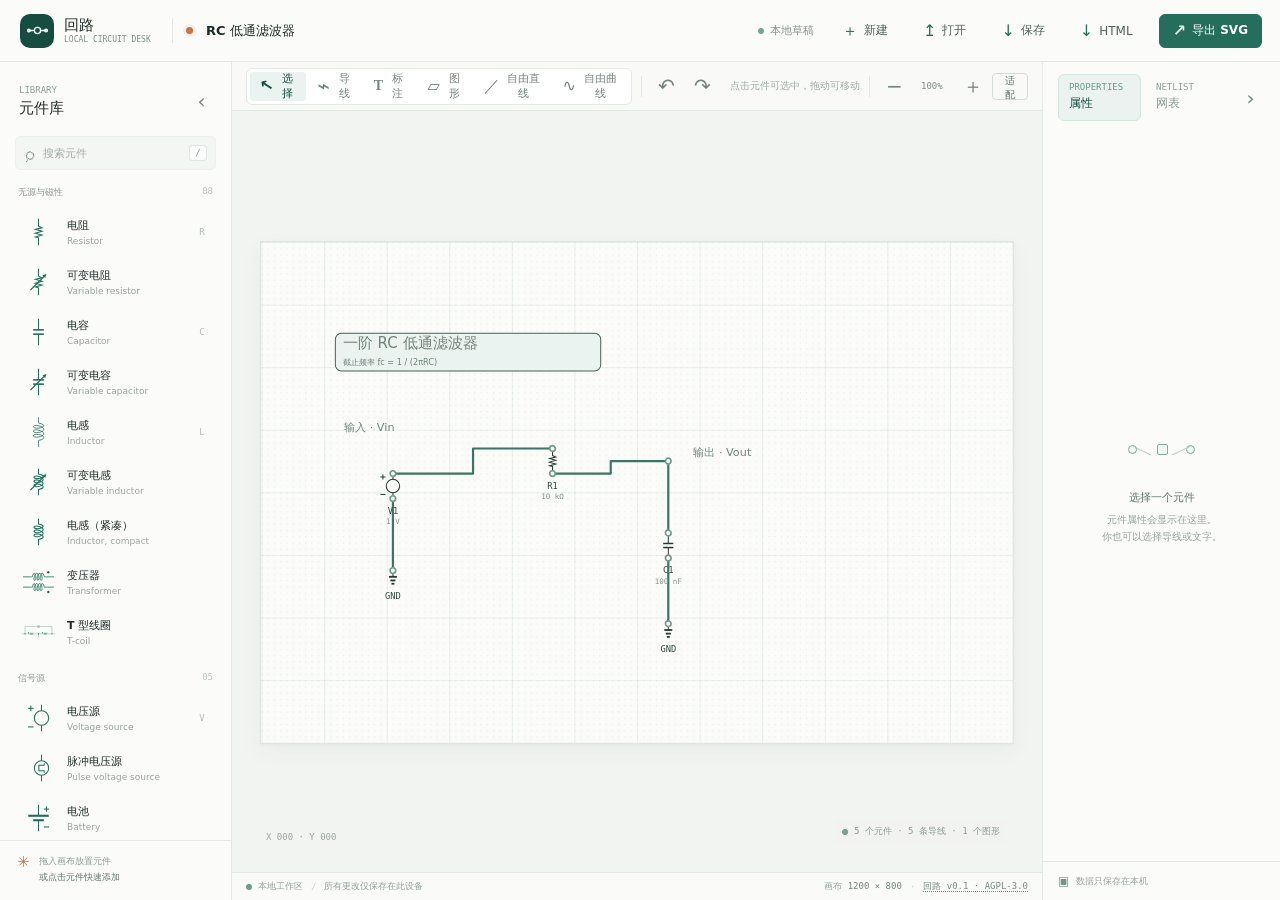
==== commit a5f6a199: "更新回路电路绘图工具本体 - app.js / index.html / styles.css：同步最新功能（任意多边形自由缩放、画布滚动条、实时 SPICE 网表等）  - tools/build-" ====
--- a/index.html
+++ b/index.html
@@ -17,9 +17,6 @@
   <title>回路 · 电路绘图</title>
   <link rel="stylesheet" href="./styles.css">
   <script defer src="./symbols.generated.js"></script>
-  <!-- 独立画布文件的数据占位符：tools/build-canvas-file.py 会把它替换成
-       内嵌的 window.CANVAS_FILE = {...} -->
-  <!-- @@CANVAS_DATA@@ -->
   <script defer src="./app.js"></script>
 </head>
 <body>
@@ -33,11 +30,11 @@
       <div class="document-title"><span class="live-dot"></span><input id="project-name" aria-label="项目名称" value="RC 低通滤波器"></div>
       <div class="top-spacer"></div>
       <div class="save-state" id="save-state"><span class="save-indicator"></span><span>本地草稿</span></div>
-      <a class="top-action" id="open-home-sheet" href="./index.html" title="返回通用电路画布" hidden><span class="button-icon">▧</span><span>通用画布</span></a>
-      <button class="top-action" id="toggle-residual" title="显示或隐藏残余几何（未被拆成对象的线条）" aria-pressed="true" hidden><span class="button-icon">◉</span><span>隐藏残余几何</span></button>
+      <button class="top-action" id="toggle-ucie-reference" title="显示或隐藏残余几何（未被拆成对象的线条）" aria-pressed="true" hidden><span class="button-icon">◉</span><span>隐藏残余几何</span></button>
       <button class="top-action" id="new-project" title="新建空白图纸"><span class="button-icon">＋</span><span>新建</span></button>
       <button class="top-action" id="open-project" title="打开本地项目 JSON"><span class="button-icon">↥</span><span>打开</span></button>
       <button class="top-action" id="save-project" title="保存项目 JSON"><span class="button-icon">↓</span><span>保存</span></button>
+      <button class="top-action" id="save-html" title="下载当前独立画布 HTML" hidden><span class="button-icon">↓</span><span>HTML</span></button>
       <button class="export-action" id="export-svg"><span class="button-icon">↗</span><span>导出 SVG</span></button>
       <input id="file-input" type="file" accept=".json,.circuit,application/json" hidden>
     </header>
@@ -181,11 +178,13 @@
             <button class="part-button" draggable="true" data-type="digital-wave-signal"><span class="part-icon"></span><span><strong>数据波形</strong><small>Data · 序列可填 1011</small></span></button>
             <button class="part-button" draggable="true" data-type="digital-wave-bus"><span class="part-icon"></span><span><strong>总线波形</strong><small>Bus · 分组标签 D0 D1 D2</small></span></button>
           </section>
-          <section class="part-group" data-group="标尺与可调矩形"><div class="group-title">标尺与可调矩形 <span>02</span></div>
+          <section class="part-group" data-group="标尺与可变形状"><div class="group-title">标尺与可变形状 <span>04</span></div>
             <button class="part-button" draggable="true" data-type="ruler"><span class="part-icon"></span><span><strong>标尺</strong><small>Ruler · 尺寸随长度与比例</small></span></button>
             <button class="part-button" draggable="true" data-type="rect-block"><span class="part-icon"></span><span><strong>可调矩形</strong><small>Rectangle with W/H fields</small></span></button>
-          </section>
-          <section class="part-group" data-group="图形与标注"><div class="group-title">图形与标注 <span>17</span></div>
+            <button class="part-button" draggable="true" data-type="variable-octagon"><span class="part-icon"></span><span><strong>可变八边形</strong><small>Octagon · diameter and label</small></span></button>
+            <button class="part-button" draggable="true" data-type="variable-circle"><span class="part-icon"></span><span><strong>可变圆形</strong><small>Circle · diameter and label</small></span></button>
+          </section>
+          <section class="part-group" data-group="图形与标注"><div class="group-title">图形与标注 <span>19</span></div>
             <button class="part-button shape-part" data-shape="rectangle"><span class="part-icon"></span><span><strong>矩形</strong><small>Rectangle</small></span></button>
             <button class="part-button shape-part" data-shape="rounded-rect"><span class="part-icon"></span><span><strong>圆角矩形</strong><small>Rounded rectangle</small></span></button>
             <button class="part-button shape-part" data-shape="dashed-rect"><span class="part-icon"></span><span><strong>虚线框</strong><small>Dashed frame</small></span></button>
@@ -203,6 +202,8 @@
             <button class="part-button shape-part" data-shape="arrow"><span class="part-icon"></span><span><strong>箭头</strong><small>Arrow</small></span></button>
             <button class="part-button shape-part" data-shape="arrow-double"><span class="part-icon"></span><span><strong>双向箭头</strong><small>Double-headed arrow</small></span></button>
             <button class="part-button shape-part" data-shape="line"><span class="part-icon"></span><span><strong>直线</strong><small>Line</small></span></button>
+            <button class="part-button shape-part" data-shape="free-line"><span class="part-icon"></span><span><strong>自由直线</strong><small>Free line</small></span></button>
+            <button class="part-button shape-part" data-shape="free-curve"><span class="part-icon"></span><span><strong>自由曲线</strong><small>Free curve</small></span></button>
           </section>
         </div>
         <div class="library-tip"><span class="tip-star">✳</span><span>拖入画布放置元件<br><b>或点击元件快速添加</b></span></div>
@@ -215,6 +216,8 @@
             <button class="tool-button" data-tool="wire" title="连接两个引脚 (W)"><span class="tool-glyph wire-glyph">⌁</span><span>导线</span></button>
             <button class="tool-button" data-tool="text" title="添加文字标注 (T)"><span class="tool-glyph text-glyph">T</span><span>标注</span></button>
             <button class="tool-button" data-tool="shape" title="拖动绘制图形 (S)"><span class="tool-glyph shape-glyph">▱</span><span>图形</span></button>
+            <button class="tool-button" data-tool="free-line" title="拖动绘制自由直线"><span class="tool-glyph shape-glyph">／</span><span>自由直线</span></button>
+            <button class="tool-button" data-tool="free-curve" title="按住并拖动绘制自由曲线"><span class="tool-glyph shape-glyph">∿</span><span>自由曲线</span></button>
           </div>
           <span class="toolbar-rule"></span>
           <button class="icon-button" id="undo" title="撤销 (Ctrl+Z)" aria-label="撤销">↶</button>
@@ -233,10 +236,10 @@
               <defs>
                 <pattern id="minor-grid" width="10" height="10" patternUnits="userSpaceOnUse"><circle cx="1" cy="1" r="0.8" fill="#ccd4cf"/></pattern>
                 <pattern id="major-grid" width="100" height="100" patternUnits="userSpaceOnUse"><rect width="100" height="100" fill="url(#minor-grid)"/><path d="M100 0H0V100" fill="none" stroke="#c6d0ca" stroke-width="1"/></pattern>
-                <marker id="residual-arrow" markerWidth="0.14" markerHeight="0.12" refX="0.12" refY="0.05" orient="auto" markerUnits="userSpaceOnUse"><path d="M 0 0 L 0.13 0.05 L 0 0.1 Z" fill="#263934"/></marker>
+                <marker id="ucie-arrow" markerWidth="0.14" markerHeight="0.12" refX="0.12" refY="0.05" orient="auto" markerUnits="userSpaceOnUse"><path d="M 0 0 L 0.13 0.05 L 0 0.1 Z" fill="#263934"/></marker>
               </defs>
               <rect class="canvas-bg" x="0" y="0" width="1200" height="800" fill="url(#major-grid)"/>
-              <g id="residual-layer" class="residual-layer" pointer-events="none"></g>
+              <g id="ucie-residual-layer" class="ucie-residual-layer" pointer-events="none"></g>
               <g id="shape-layer"></g>
               <g id="wire-layer"></g>
               <g id="text-layer"></g>
--- a/styles.css
+++ b/styles.css
@@ -119,11 +119,11 @@
 .canvas-paper { width: min(100%, calc((100vh - 183px) * 1.5)); max-height: 100%; aspect-ratio: 3 / 2; background: #fbfcfa; border: 1px solid #dfe5e0; box-shadow: 0 8px 24px #31493b0b, 0 1px 3px #31493b0a; overflow: hidden; }
 #circuit-canvas { display: block; width: 100%; height: 100%; touch-action: none; user-select: none; }
 .canvas-bg { cursor: crosshair; }
-#toggle-residual[hidden] { display: none; }
-.canvas-edit-mode #empty-hint { display: none; }
-.canvas-edit-mode .canvas-wrap { overflow: auto; align-items: flex-start; }
-.canvas-edit-mode .canvas-paper { width: 100%; height: auto; max-height: none; flex: 0 0 auto; }
-.residual-layer { pointer-events: none; }
+#toggle-ucie-reference[hidden] { display: none; }
+.ucie-edit-mode #empty-hint { display: none; }
+.ucie-edit-mode .canvas-wrap { overflow: auto; align-items: flex-start; }
+.ucie-edit-mode .canvas-paper { width: 100%; height: auto; max-height: none; flex: 0 0 auto; }
+.ucie-residual-layer { pointer-events: none; }
 #circuit-canvas.pannable { cursor: grab; }
 #circuit-canvas.panning { cursor: grabbing; }
 .library-ghost { position: fixed; z-index: 60; width: 52px; height: 36px; margin: -18px 0 0 -26px; display: flex; align-items: center; justify-content: center; padding: 3px; border: 1px solid #b9cdc2; border-radius: 6px; background: #fbfcfa; box-shadow: 0 8px 18px #31493b26; opacity: .92; pointer-events: none; }
@@ -136,11 +136,10 @@
 .component .symbol-solid { fill: #263934; stroke: none; }
 /* 标尺 */
 .ruler-hit { fill: #ffffff; fill-opacity: 0; }
-.ruler-body { fill: #fdfefd; stroke: #263934; stroke-width: 1.3; }
-.ruler-tick { stroke: #263934; stroke-width: 0.9; }
-.ruler-tick.major { stroke-width: 1.4; }
+.ruler-axis, .ruler-tick { stroke: #263934; stroke-width: 1; vector-effect: non-scaling-stroke; }
+.ruler-tick.major { stroke-width: 1.2; }
 .ruler-label { font: 700 11px var(--sans); fill: #2e4138; }
-.component.selected .ruler-body { stroke: #bf7047; }
+.component.selected .ruler-axis,
 .component.selected .ruler-tick { stroke: #bf7047; }
 .component.selected .ruler-label { fill: #bf7047; }
 /* 函数曲线 / 概率分布 / 数字波形 */
@@ -168,6 +167,7 @@
 .shape-group .shape { fill: none; stroke: #4a6157; stroke-width: 1.6; stroke-linejoin: miter; stroke-linecap: butt; }
 .shape-group .shape-dashed { stroke-dasharray: 8 5; }
 .shape-group.selected .shape { stroke: #bf7047; }
+.shape-label { fill: #33483e; font-family: "Aptos", "Microsoft YaHei", sans-serif; font-weight: 600; text-anchor: middle; dominant-baseline: central; pointer-events: none; }
 .shape-hit { fill: #ffffff; fill-opacity: 0; stroke: none; pointer-events: all; }
 .shape-handle { fill: #fbfcfa; stroke: var(--green); stroke-width: 1.4; vector-effect: non-scaling-stroke; }
 .shape-handle:hover { fill: var(--green); }
